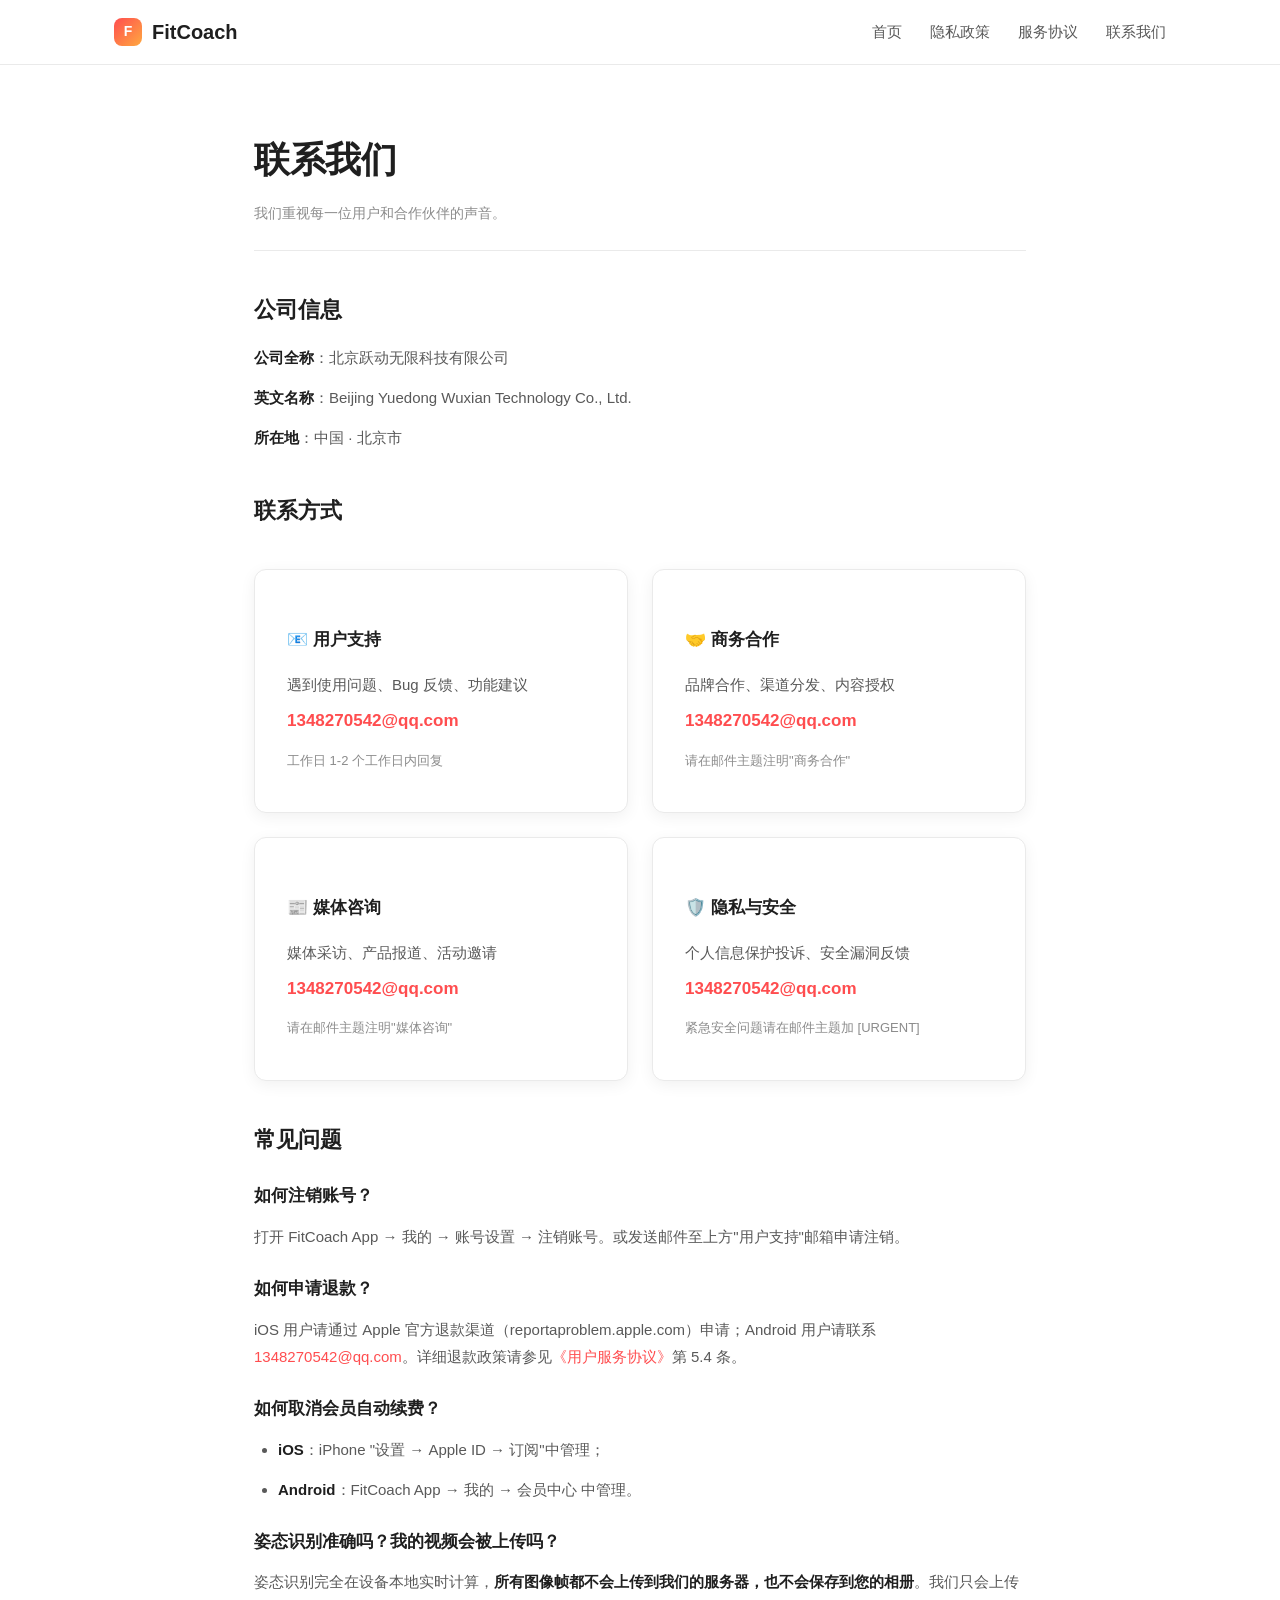
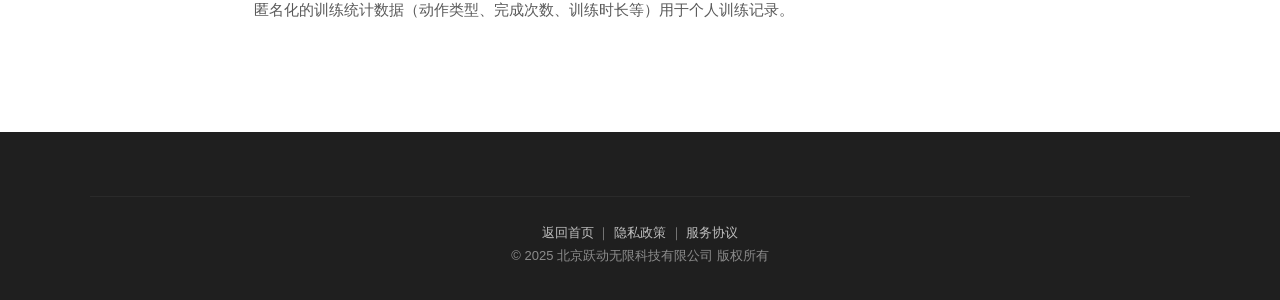
==== contact.html @ af8dc640 "init: FitCoach 官网首发 v1 - index.html：首页（产品介绍 + 8 个核心功能 + 关于我们 + 统计数字） - privacy.html：隐私政策（设备权限/第三方 SD" ====
<!DOCTYPE html>
<html lang="zh-CN">
<head>
  <meta charset="UTF-8" />
  <meta name="viewport" content="width=device-width, initial-scale=1.0" />
  <title>联系我们 — FitCoach</title>
  <meta name="description" content="联系 FitCoach 团队：用户支持、商务合作、媒体咨询。" />
  <link rel="stylesheet" href="assets/style.css" />
</head>
<body>

  <header class="site-header">
    <nav class="nav">
      <a class="nav-brand" href="index.html">
        <span class="logo-dot">F</span>
        <span>FitCoach</span>
      </a>
      <ul class="nav-links">
        <li><a href="index.html">首页</a></li>
        <li><a href="privacy.html">隐私政策</a></li>
        <li><a href="terms.html">服务协议</a></li>
        <li><a href="contact.html">联系我们</a></li>
      </ul>
    </nav>
  </header>

  <main class="doc-page">
    <h1>联系我们</h1>
    <div class="doc-meta">
      我们重视每一位用户和合作伙伴的声音。
    </div>

    <h2>公司信息</h2>
    <p><strong>公司全称</strong>：北京跃动无限科技有限公司</p>
    <p><strong>英文名称</strong>：Beijing Yuedong Wuxian Technology Co., Ltd.</p>
    <p><strong>所在地</strong>：中国 · 北京市</p>

    <h2>联系方式</h2>
    <div class="contact-grid">

      <div class="contact-card">
        <h3>📧 用户支持</h3>
        <p>遇到使用问题、Bug 反馈、功能建议</p>
        <p class="contact-value"><a href="mailto:1348270542@qq.com">1348270542@qq.com</a></p>
        <p style="font-size: 13px; color: var(--color-text-tertiary); margin-top: 12px;">
          工作日 1-2 个工作日内回复
        </p>
      </div>

      <div class="contact-card">
        <h3>🤝 商务合作</h3>
        <p>品牌合作、渠道分发、内容授权</p>
        <p class="contact-value"><a href="mailto:1348270542@qq.com">1348270542@qq.com</a></p>
        <p style="font-size: 13px; color: var(--color-text-tertiary); margin-top: 12px;">
          请在邮件主题注明"商务合作"
        </p>
      </div>

      <div class="contact-card">
        <h3>📰 媒体咨询</h3>
        <p>媒体采访、产品报道、活动邀请</p>
        <p class="contact-value"><a href="mailto:1348270542@qq.com">1348270542@qq.com</a></p>
        <p style="font-size: 13px; color: var(--color-text-tertiary); margin-top: 12px;">
          请在邮件主题注明"媒体咨询"
        </p>
      </div>

      <div class="contact-card">
        <h3>🛡️ 隐私与安全</h3>
        <p>个人信息保护投诉、安全漏洞反馈</p>
        <p class="contact-value"><a href="mailto:1348270542@qq.com">1348270542@qq.com</a></p>
        <p style="font-size: 13px; color: var(--color-text-tertiary); margin-top: 12px;">
          紧急安全问题请在邮件主题加 [URGENT]
        </p>
      </div>

    </div>

    <h2>常见问题</h2>

    <h3>如何注销账号？</h3>
    <p>打开 FitCoach App → 我的 → 账号设置 → 注销账号。或发送邮件至上方"用户支持"邮箱申请注销。</p>

    <h3>如何申请退款？</h3>
    <p>iOS 用户请通过 Apple 官方退款渠道（reportaproblem.apple.com）申请；Android 用户请联系 <a href="mailto:1348270542@qq.com">1348270542@qq.com</a>。详细退款政策请参见<a href="terms.html#">《用户服务协议》</a>第 5.4 条。</p>

    <h3>如何取消会员自动续费？</h3>
    <ul>
      <li><strong>iOS</strong>：iPhone "设置 → Apple ID → 订阅"中管理；</li>
      <li><strong>Android</strong>：FitCoach App → 我的 → 会员中心 中管理。</li>
    </ul>

    <h3>姿态识别准确吗？我的视频会被上传吗？</h3>
    <p>姿态识别完全在设备本地实时计算，<strong>所有图像帧都不会上传到我们的服务器，也不会保存到您的相册</strong>。我们只会上传匿名化的训练统计数据（动作类型、完成次数、训练时长等）用于个人训练记录。</p>

  </main>

  <footer class="site-footer">
    <div class="footer-inner">
      <div class="footer-bottom">
        <p><a href="index.html">返回首页</a> ｜ <a href="privacy.html">隐私政策</a> ｜ <a href="terms.html">服务协议</a></p>
        <p>© 2025 北京跃动无限科技有限公司 版权所有</p>
      </div>
    </div>
  </footer>

</body>
</html>
---- assets/style.css ----
/* ===== FitCoach Official Website Styles ===== */
/* Design tokens */
:root {
  --color-primary: #FF4D4F;
  --color-primary-dark: #D9363E;
  --color-accent: #FFA940;
  --color-text: #1F1F1F;
  --color-text-secondary: #595959;
  --color-text-tertiary: #8C8C8C;
  --color-bg: #FFFFFF;
  --color-bg-soft: #FAFAFA;
  --color-bg-section: #F5F5F7;
  --color-border: #EAEAEA;
  --gradient-hero: linear-gradient(135deg, #FF4D4F 0%, #FFA940 100%);
  --shadow-card: 0 4px 16px rgba(0, 0, 0, 0.06);
  --shadow-card-hover: 0 8px 24px rgba(0, 0, 0, 0.1);
  --radius-card: 12px;
  --radius-button: 8px;
  --max-width: 1100px;
}

* {
  margin: 0;
  padding: 0;
  box-sizing: border-box;
}

html {
  scroll-behavior: smooth;
}

body {
  font-family: -apple-system, BlinkMacSystemFont, "PingFang SC", "Helvetica Neue",
    Helvetica, "Microsoft YaHei", Arial, sans-serif;
  font-size: 16px;
  line-height: 1.7;
  color: var(--color-text);
  background: var(--color-bg);
  -webkit-font-smoothing: antialiased;
  -moz-osx-font-smoothing: grayscale;
}

a {
  color: var(--color-primary);
  text-decoration: none;
  transition: color 0.2s ease;
}

a:hover {
  color: var(--color-primary-dark);
}

img {
  max-width: 100%;
  height: auto;
}

/* ===== Header / Navigation ===== */
.site-header {
  position: sticky;
  top: 0;
  background: rgba(255, 255, 255, 0.95);
  backdrop-filter: saturate(180%) blur(20px);
  -webkit-backdrop-filter: saturate(180%) blur(20px);
  border-bottom: 1px solid var(--color-border);
  z-index: 100;
}

.nav {
  max-width: var(--max-width);
  margin: 0 auto;
  padding: 0 24px;
  height: 64px;
  display: flex;
  align-items: center;
  justify-content: space-between;
}

.nav-brand {
  display: flex;
  align-items: center;
  gap: 10px;
  font-weight: 700;
  font-size: 20px;
  color: var(--color-text);
}

.nav-brand .logo-dot {
  width: 28px;
  height: 28px;
  border-radius: 8px;
  background: var(--gradient-hero);
  display: inline-flex;
  align-items: center;
  justify-content: center;
  color: #fff;
  font-size: 14px;
  font-weight: 800;
}

.nav-links {
  display: flex;
  gap: 28px;
  list-style: none;
}

.nav-links a {
  color: var(--color-text-secondary);
  font-weight: 500;
  font-size: 15px;
}

.nav-links a:hover {
  color: var(--color-primary);
}

/* ===== Hero ===== */
.hero {
  background: var(--gradient-hero);
  color: #fff;
  padding: 96px 24px 120px;
  text-align: center;
  position: relative;
  overflow: hidden;
}

.hero::before {
  content: "";
  position: absolute;
  inset: 0;
  background: radial-gradient(circle at 20% 30%, rgba(255, 255, 255, 0.15) 0%, transparent 50%),
    radial-gradient(circle at 80% 70%, rgba(255, 255, 255, 0.12) 0%, transparent 50%);
  pointer-events: none;
}

.hero-inner {
  position: relative;
  max-width: 820px;
  margin: 0 auto;
}

.hero h1 {
  font-size: 56px;
  line-height: 1.15;
  font-weight: 800;
  letter-spacing: -1px;
  margin-bottom: 24px;
}

.hero p {
  font-size: 20px;
  opacity: 0.95;
  line-height: 1.6;
  margin-bottom: 40px;
  max-width: 640px;
  margin-left: auto;
  margin-right: auto;
}

.hero-cta {
  display: flex;
  justify-content: center;
  gap: 16px;
  flex-wrap: wrap;
}

.btn {
  display: inline-block;
  padding: 14px 32px;
  border-radius: var(--radius-button);
  font-size: 16px;
  font-weight: 600;
  transition: transform 0.2s ease, box-shadow 0.2s ease;
  cursor: pointer;
  border: none;
}

.btn-primary {
  background: #fff;
  color: var(--color-primary);
}

.btn-primary:hover {
  transform: translateY(-2px);
  box-shadow: 0 8px 24px rgba(0, 0, 0, 0.18);
  color: var(--color-primary-dark);
}

.btn-outline {
  background: transparent;
  color: #fff;
  border: 2px solid rgba(255, 255, 255, 0.6);
}

.btn-outline:hover {
  transform: translateY(-2px);
  border-color: #fff;
  color: #fff;
}

/* ===== Section ===== */
.section {
  padding: 96px 24px;
}

.section-inner {
  max-width: var(--max-width);
  margin: 0 auto;
}

.section-soft {
  background: var(--color-bg-soft);
}

.section-section {
  background: var(--color-bg-section);
}

.section-title {
  text-align: center;
  margin-bottom: 56px;
}

.section-title h2 {
  font-size: 38px;
  font-weight: 800;
  letter-spacing: -0.5px;
  margin-bottom: 12px;
}

.section-title p {
  color: var(--color-text-secondary);
  font-size: 17px;
}

/* ===== Features Grid ===== */
.features-grid {
  display: grid;
  grid-template-columns: repeat(auto-fit, minmax(280px, 1fr));
  gap: 24px;
}

.feature-card {
  background: #fff;
  padding: 32px 28px;
  border-radius: var(--radius-card);
  box-shadow: var(--shadow-card);
  border: 1px solid var(--color-border);
  transition: box-shadow 0.2s ease, transform 0.2s ease;
}

.feature-card:hover {
  box-shadow: var(--shadow-card-hover);
  transform: translateY(-4px);
}

.feature-icon {
  width: 48px;
  height: 48px;
  border-radius: 12px;
  background: linear-gradient(135deg, #FFE0E0 0%, #FFE9D6 100%);
  display: inline-flex;
  align-items: center;
  justify-content: center;
  font-size: 24px;
  margin-bottom: 20px;
}

.feature-card h3 {
  font-size: 19px;
  font-weight: 700;
  margin-bottom: 10px;
}

.feature-card p {
  color: var(--color-text-secondary);
  font-size: 15px;
  line-height: 1.7;
}

/* ===== About / Stats ===== */
.about-grid {
  display: grid;
  grid-template-columns: repeat(auto-fit, minmax(200px, 1fr));
  gap: 32px;
  text-align: center;
}

.stat {
  padding: 24px 16px;
}

.stat-num {
  font-size: 44px;
  font-weight: 800;
  background: var(--gradient-hero);
  -webkit-background-clip: text;
  background-clip: text;
  -webkit-text-fill-color: transparent;
  margin-bottom: 8px;
  display: block;
}

.stat-label {
  color: var(--color-text-secondary);
  font-size: 15px;
}

/* ===== Footer ===== */
.site-footer {
  background: #1F1F1F;
  color: #BFBFBF;
  padding: 64px 24px 32px;
}

.footer-inner {
  max-width: var(--max-width);
  margin: 0 auto;
}

.footer-grid {
  display: grid;
  grid-template-columns: 2fr 1fr 1fr 1fr;
  gap: 48px;
  margin-bottom: 48px;
}

.footer-brand h3 {
  color: #fff;
  font-size: 18px;
  font-weight: 700;
  margin-bottom: 12px;
}

.footer-brand p {
  font-size: 14px;
  line-height: 1.7;
  max-width: 280px;
}

.footer-col h4 {
  color: #fff;
  font-size: 14px;
  font-weight: 600;
  text-transform: uppercase;
  letter-spacing: 1px;
  margin-bottom: 18px;
}

.footer-col ul {
  list-style: none;
}

.footer-col li {
  margin-bottom: 10px;
}

.footer-col a {
  color: #BFBFBF;
  font-size: 14px;
}

.footer-col a:hover {
  color: #fff;
}

.footer-bottom {
  border-top: 1px solid #2A2A2A;
  padding-top: 24px;
  text-align: center;
  font-size: 13px;
  color: #8C8C8C;
  line-height: 1.8;
}

.footer-bottom a {
  color: #BFBFBF;
}

/* ===== Document Page (privacy / terms) ===== */
.doc-page {
  max-width: 820px;
  margin: 0 auto;
  padding: 64px 24px 96px;
}

.doc-page h1 {
  font-size: 36px;
  font-weight: 800;
  margin-bottom: 12px;
  letter-spacing: -0.5px;
}

.doc-meta {
  color: var(--color-text-tertiary);
  font-size: 14px;
  margin-bottom: 40px;
  padding-bottom: 24px;
  border-bottom: 1px solid var(--color-border);
}

.doc-page h2 {
  font-size: 22px;
  font-weight: 700;
  margin-top: 40px;
  margin-bottom: 16px;
  color: var(--color-text);
}

.doc-page h3 {
  font-size: 17px;
  font-weight: 600;
  margin-top: 24px;
  margin-bottom: 12px;
  color: var(--color-text);
}

.doc-page p,
.doc-page li {
  font-size: 15px;
  line-height: 1.85;
  color: var(--color-text-secondary);
  margin-bottom: 12px;
}

.doc-page ul,
.doc-page ol {
  padding-left: 24px;
  margin-bottom: 16px;
}

.doc-page strong {
  color: var(--color-text);
}

.doc-page blockquote {
  border-left: 4px solid var(--color-primary);
  padding: 12px 20px;
  margin: 20px 0;
  background: var(--color-bg-soft);
  color: var(--color-text-secondary);
  font-size: 15px;
  border-radius: 0 8px 8px 0;
}

.doc-page table {
  width: 100%;
  border-collapse: collapse;
  margin: 20px 0;
  font-size: 14px;
}

.doc-page th,
.doc-page td {
  padding: 12px 16px;
  border: 1px solid var(--color-border);
  text-align: left;
}

.doc-page th {
  background: var(--color-bg-soft);
  font-weight: 600;
  color: var(--color-text);
}

/* ===== Contact Page ===== */
.contact-grid {
  display: grid;
  grid-template-columns: repeat(auto-fit, minmax(280px, 1fr));
  gap: 24px;
  margin-top: 40px;
}

.contact-card {
  background: #fff;
  padding: 32px;
  border-radius: var(--radius-card);
  border: 1px solid var(--color-border);
  box-shadow: var(--shadow-card);
}

.contact-card h3 {
  font-size: 17px;
  font-weight: 700;
  margin-bottom: 16px;
  color: var(--color-text);
}

.contact-card p {
  color: var(--color-text-secondary);
  font-size: 15px;
  line-height: 1.8;
  margin-bottom: 8px;
}

.contact-card .contact-value {
  color: var(--color-primary);
  font-weight: 600;
  font-size: 17px;
}

/* ===== Responsive ===== */
@media (max-width: 768px) {
  .hero {
    padding: 64px 24px 80px;
  }
  .hero h1 {
    font-size: 36px;
  }
  .hero p {
    font-size: 17px;
  }
  .section {
    padding: 64px 24px;
  }
  .section-title h2 {
    font-size: 28px;
  }
  .nav-links {
    display: none;
  }
  .footer-grid {
    grid-template-columns: 1fr;
    gap: 32px;
  }
  .doc-page h1 {
    font-size: 28px;
  }
}
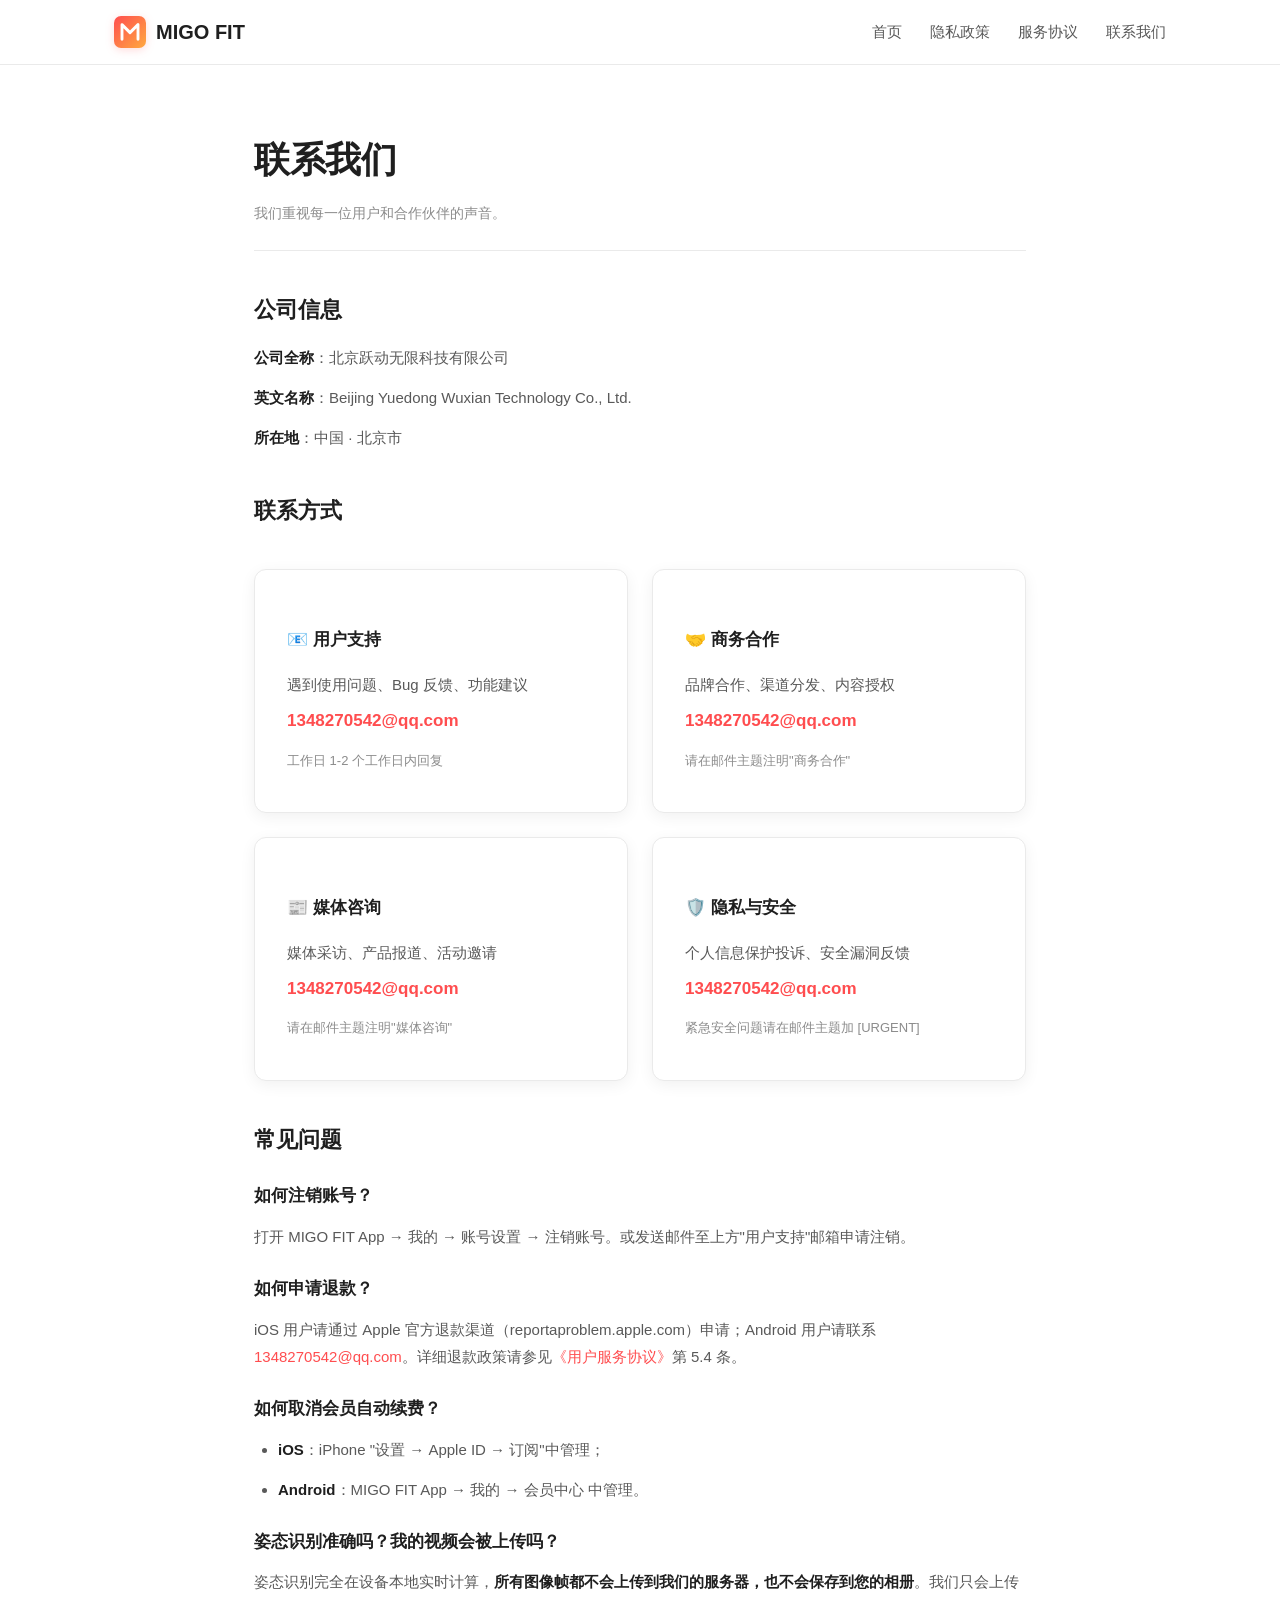
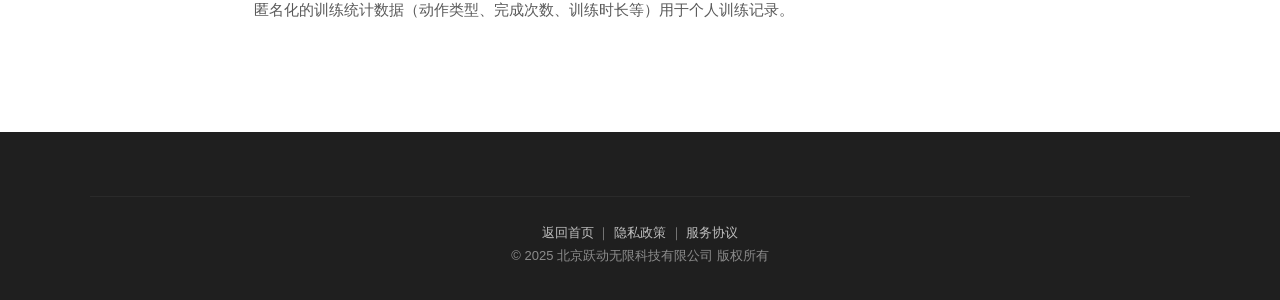
==== commit 9cc6fa57: "feat: 品牌全面重塑 FitCoach → MIGO FIT - 新增主 Logo SVG（圆角矩形 + 字母 M 双山峰 + 红橙渐变 #FF4D4F→#FFA940） - 新增完整 wordm" ====
--- a/contact.html
+++ b/contact.html
@@ -3,8 +3,9 @@
 <head>
   <meta charset="UTF-8" />
   <meta name="viewport" content="width=device-width, initial-scale=1.0" />
-  <title>联系我们 — FitCoach</title>
-  <meta name="description" content="联系 FitCoach 团队：用户支持、商务合作、媒体咨询。" />
+  <title>联系我们 — MIGO FIT</title>
+  <meta name="description" content="联系 MIGO FIT 团队：用户支持、商务合作、媒体咨询。" />
+  <link rel="icon" type="image/svg+xml" href="assets/favicon.svg" />
   <link rel="stylesheet" href="assets/style.css" />
 </head>
 <body>
@@ -12,8 +13,8 @@
   <header class="site-header">
     <nav class="nav">
       <a class="nav-brand" href="index.html">
-        <span class="logo-dot">F</span>
-        <span>FitCoach</span>
+        <img class="logo-svg" src="assets/logo.svg" alt="MIGO FIT Logo" width="32" height="32" />
+        <span>MIGO FIT</span>
       </a>
       <ul class="nav-links">
         <li><a href="index.html">首页</a></li>
@@ -79,7 +80,7 @@
     <h2>常见问题</h2>
 
     <h3>如何注销账号？</h3>
-    <p>打开 FitCoach App → 我的 → 账号设置 → 注销账号。或发送邮件至上方"用户支持"邮箱申请注销。</p>
+    <p>打开 MIGO FIT App → 我的 → 账号设置 → 注销账号。或发送邮件至上方"用户支持"邮箱申请注销。</p>
 
     <h3>如何申请退款？</h3>
     <p>iOS 用户请通过 Apple 官方退款渠道（reportaproblem.apple.com）申请；Android 用户请联系 <a href="mailto:1348270542@qq.com">1348270542@qq.com</a>。详细退款政策请参见<a href="terms.html#">《用户服务协议》</a>第 5.4 条。</p>
@@ -87,7 +88,7 @@
     <h3>如何取消会员自动续费？</h3>
     <ul>
       <li><strong>iOS</strong>：iPhone "设置 → Apple ID → 订阅"中管理；</li>
-      <li><strong>Android</strong>：FitCoach App → 我的 → 会员中心 中管理。</li>
+      <li><strong>Android</strong>：MIGO FIT App → 我的 → 会员中心 中管理。</li>
     </ul>
 
     <h3>姿态识别准确吗？我的视频会被上传吗？</h3>
--- a/assets/style.css
+++ b/assets/style.css
@@ -1,6 +1,8 @@
-/* ===== FitCoach Official Website Styles ===== */
-/* Design tokens */
+/* ===== MIGO FIT Official Website Styles ===== */
+/* Brand: MIGO FIT — Your AI Workout MIGO */
+/* Design tokens — 与品牌 VI 文档 BRAND.md 对齐 */
 :root {
+  /* 品牌主渐变: #FF4D4F → #FFA940 (温暖红橙) */
   --color-primary: #FF4D4F;
   --color-primary-dark: #D9363E;
   --color-accent: #FFA940;
@@ -85,17 +87,13 @@
   color: var(--color-text);
 }
 
-.nav-brand .logo-dot {
-  width: 28px;
-  height: 28px;
-  border-radius: 8px;
-  background: var(--gradient-hero);
-  display: inline-flex;
-  align-items: center;
-  justify-content: center;
-  color: #fff;
-  font-size: 14px;
-  font-weight: 800;
+.nav-brand .logo-svg {
+  width: 32px;
+  height: 32px;
+  display: inline-block;
+  vertical-align: middle;
+  /* 微弱阴影，让 logo 在浅色 header 上更立体 */
+  filter: drop-shadow(0 2px 4px rgba(255, 77, 79, 0.20));
 }
 
 .nav-links {
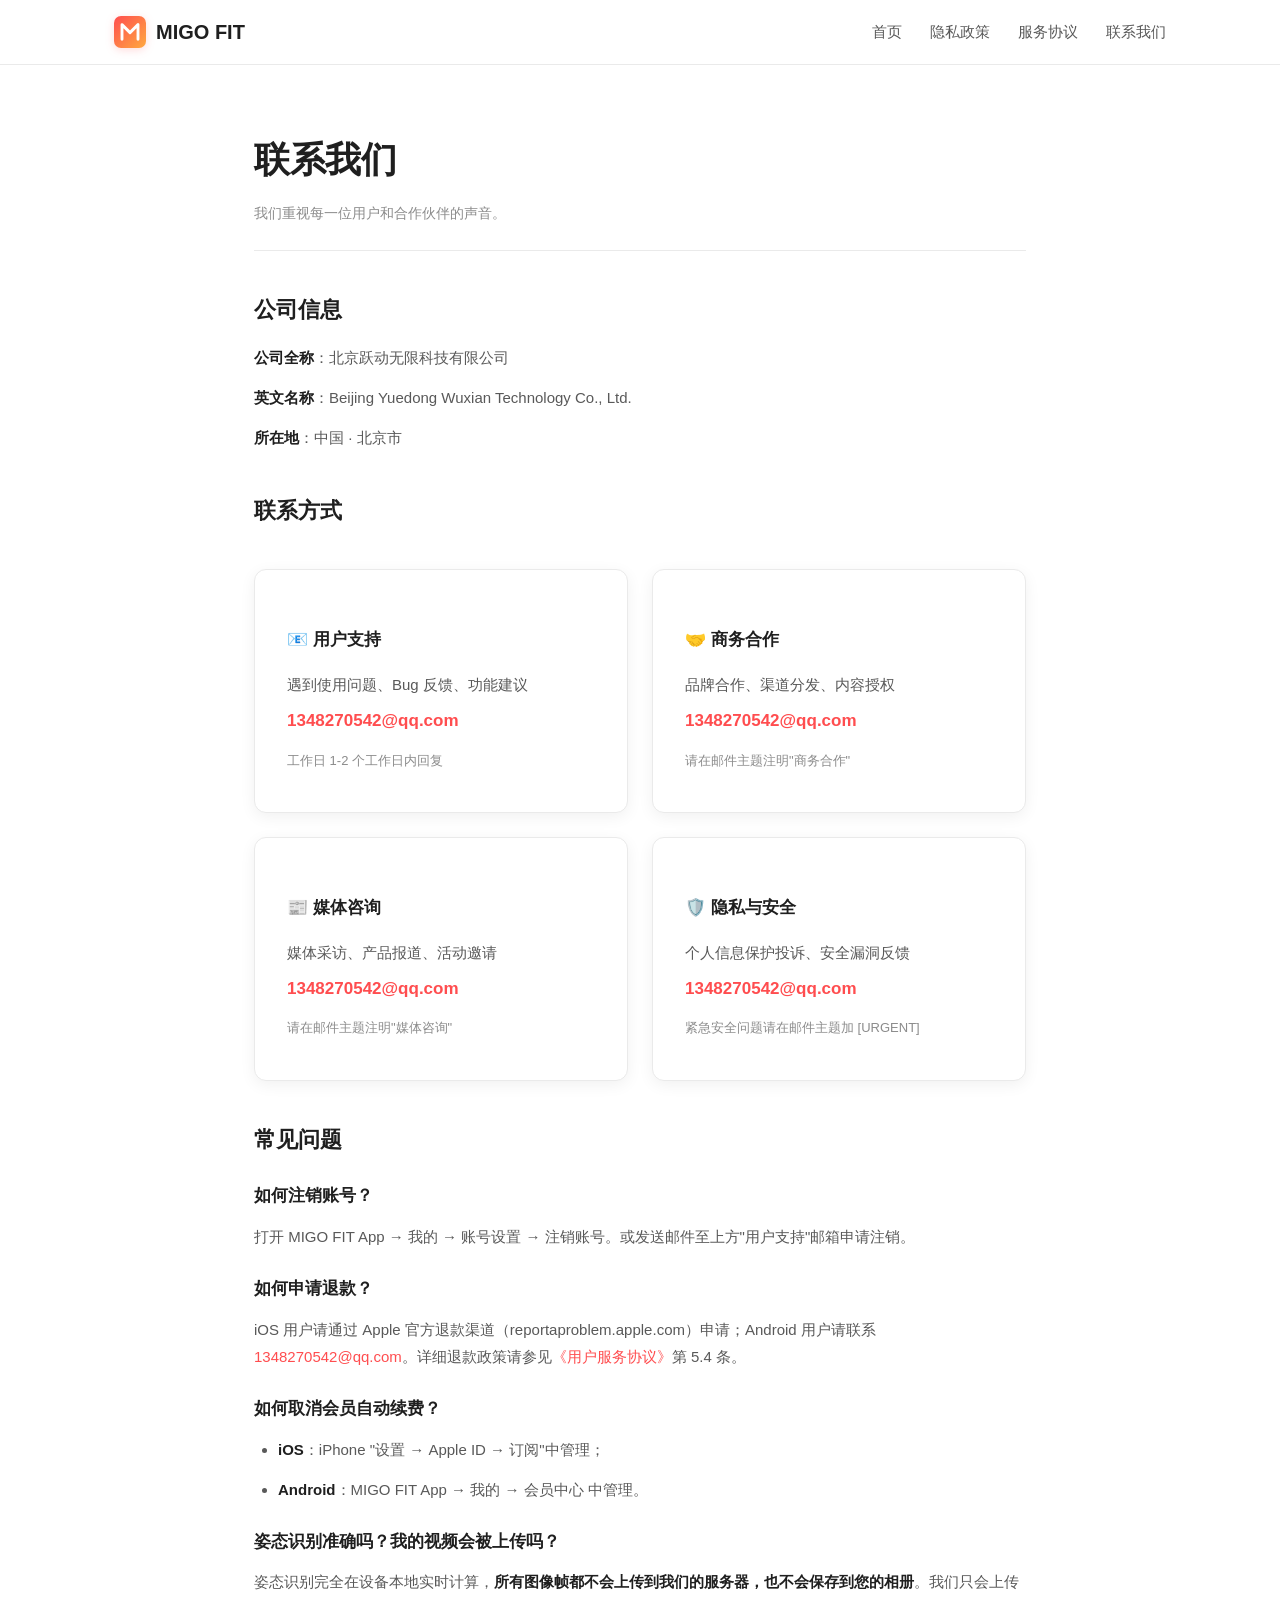
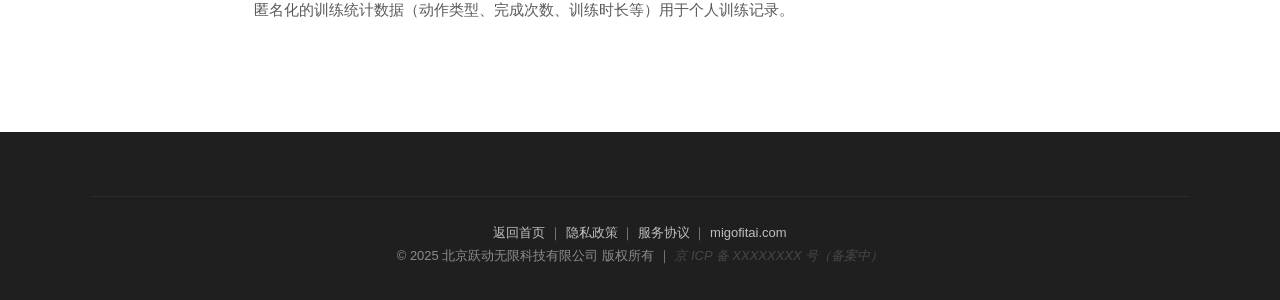
==== commit 3118501f: "feat(domain): 绑定自定义域名 migofitai.com - 新增 CNAME 文件让 GitHub Pages 自动绑定 migofitai.com - 4 个 HTML footer" ====
--- a/contact.html
+++ b/contact.html
@@ -99,8 +99,8 @@
   <footer class="site-footer">
     <div class="footer-inner">
       <div class="footer-bottom">
-        <p><a href="index.html">返回首页</a> ｜ <a href="privacy.html">隐私政策</a> ｜ <a href="terms.html">服务协议</a></p>
-        <p>© 2025 北京跃动无限科技有限公司 版权所有</p>
+        <p><a href="index.html">返回首页</a> ｜ <a href="privacy.html">隐私政策</a> ｜ <a href="terms.html">服务协议</a> ｜ <a href="https://migofitai.com">migofitai.com</a></p>
+        <p>© 2025 北京跃动无限科技有限公司 版权所有 ｜ <span class="icp-placeholder">京 ICP 备 XXXXXXXX 号（备案中）</span></p>
       </div>
     </div>
   </footer>
--- a/assets/style.css
+++ b/assets/style.css
@@ -375,6 +375,13 @@
   color: #BFBFBF;
 }
 
+/* ICP 备案号占位（备案完成后去掉 .icp-placeholder class 并填入真号即可） */
+.icp-placeholder {
+  color: #595959;
+  font-style: italic;
+  opacity: 0.7;
+}
+
 /* ===== Document Page (privacy / terms) ===== */
 .doc-page {
   max-width: 820px;
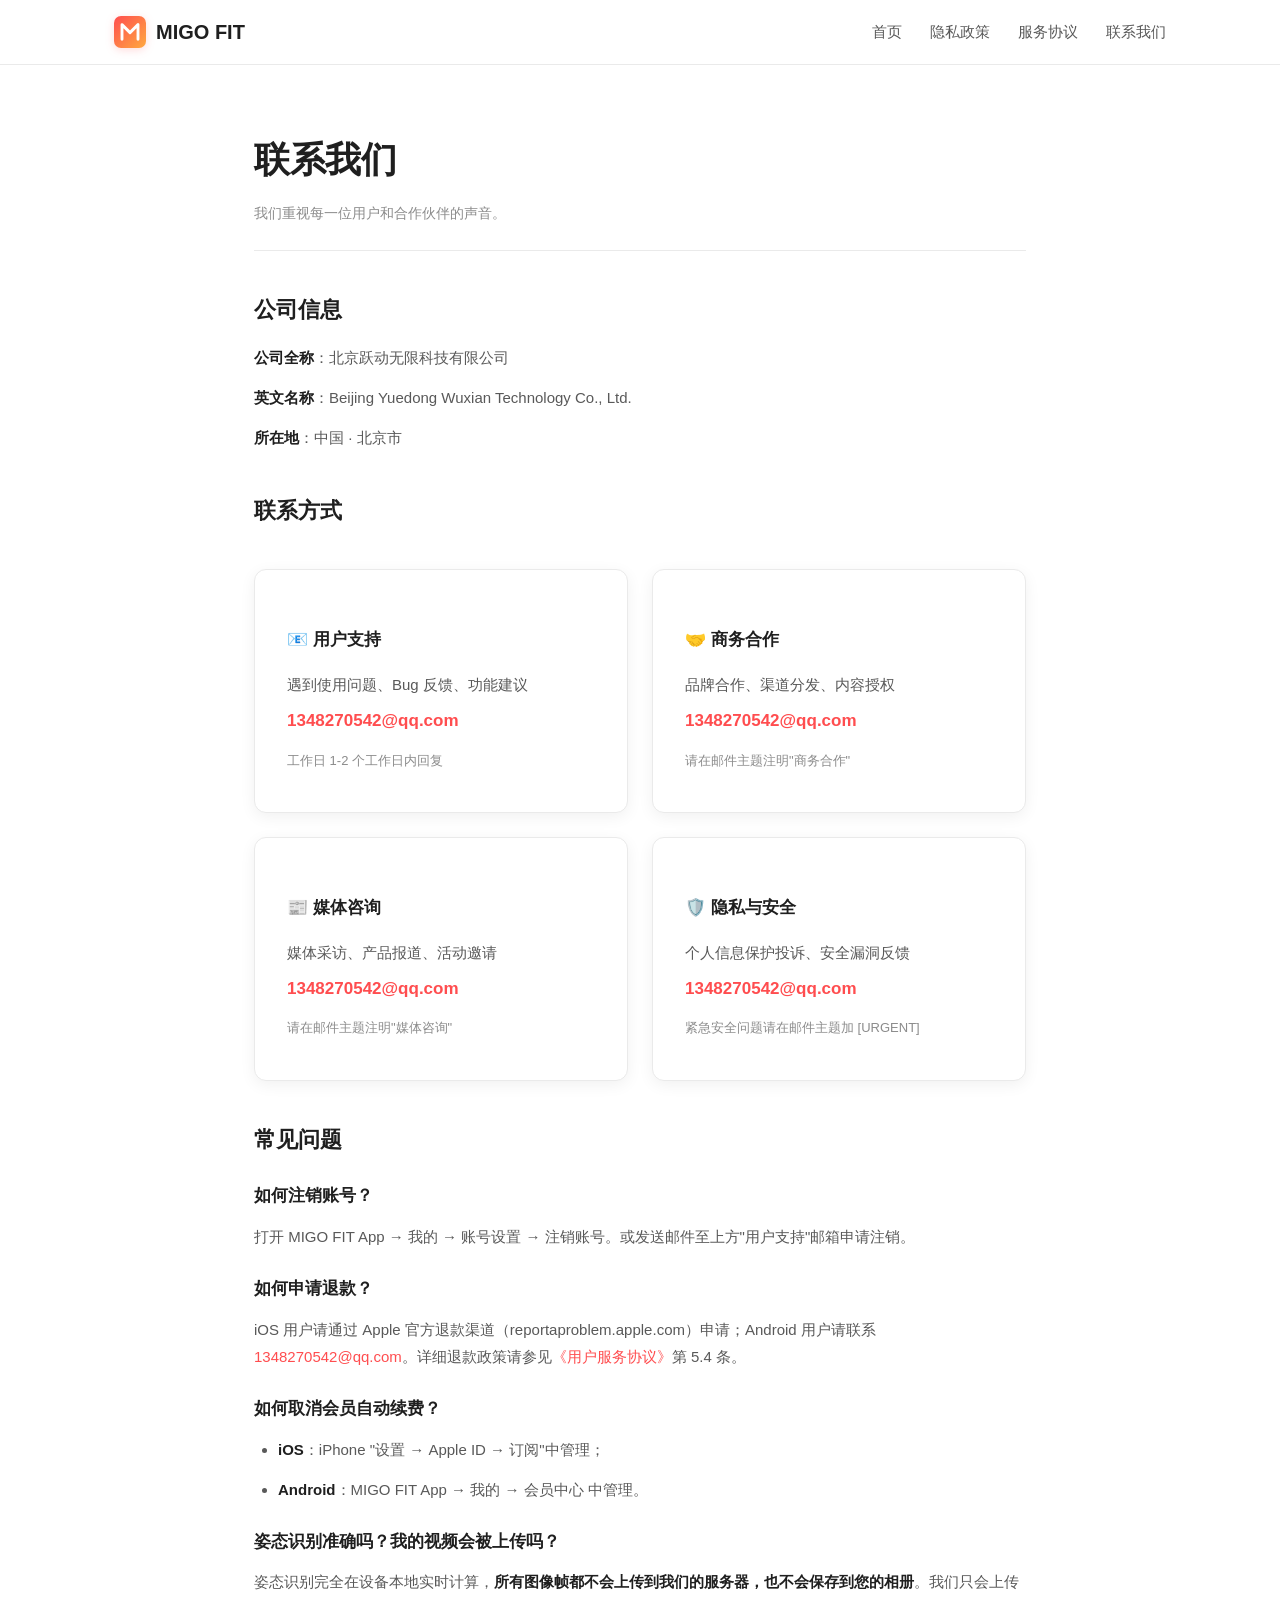
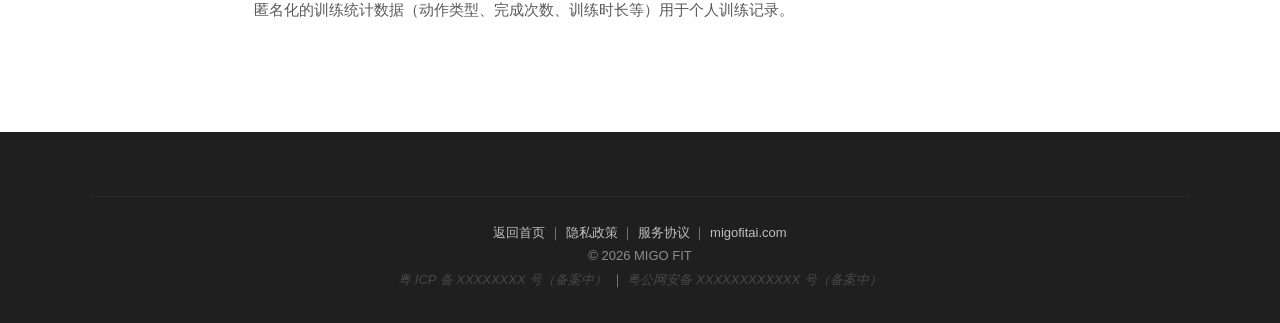
==== commit 2637334c: "feat(beian): footer 加 ICP / 公安备案占位 + 明确备案中状态 4 个 HTML 页面 (index/privacy/terms/contact) footer-bottom" ====
--- a/contact.html
+++ b/contact.html
@@ -100,7 +100,9 @@
     <div class="footer-inner">
       <div class="footer-bottom">
         <p><a href="index.html">返回首页</a> ｜ <a href="privacy.html">隐私政策</a> ｜ <a href="terms.html">服务协议</a> ｜ <a href="https://migofitai.com">migofitai.com</a></p>
-        <p>© 2025 北京跃动无限科技有限公司 版权所有 ｜ <span class="icp-placeholder">京 ICP 备 XXXXXXXX 号（备案中）</span></p>
+        <p>© 2026 MIGO FIT</p>
+        <!-- 备案通过后：把下面 <span> 替换成 <a href="https://beian.miit.gov.cn" target="_blank" rel="noopener">粤ICP备2026XXXXXX号</a> -->
+        <p><span class="icp-placeholder">粤 ICP 备 XXXXXXXX 号（备案中）</span> ｜ <span class="icp-placeholder">粤公网安备 XXXXXXXXXXXX 号（备案中）</span></p>
       </div>
     </div>
   </footer>
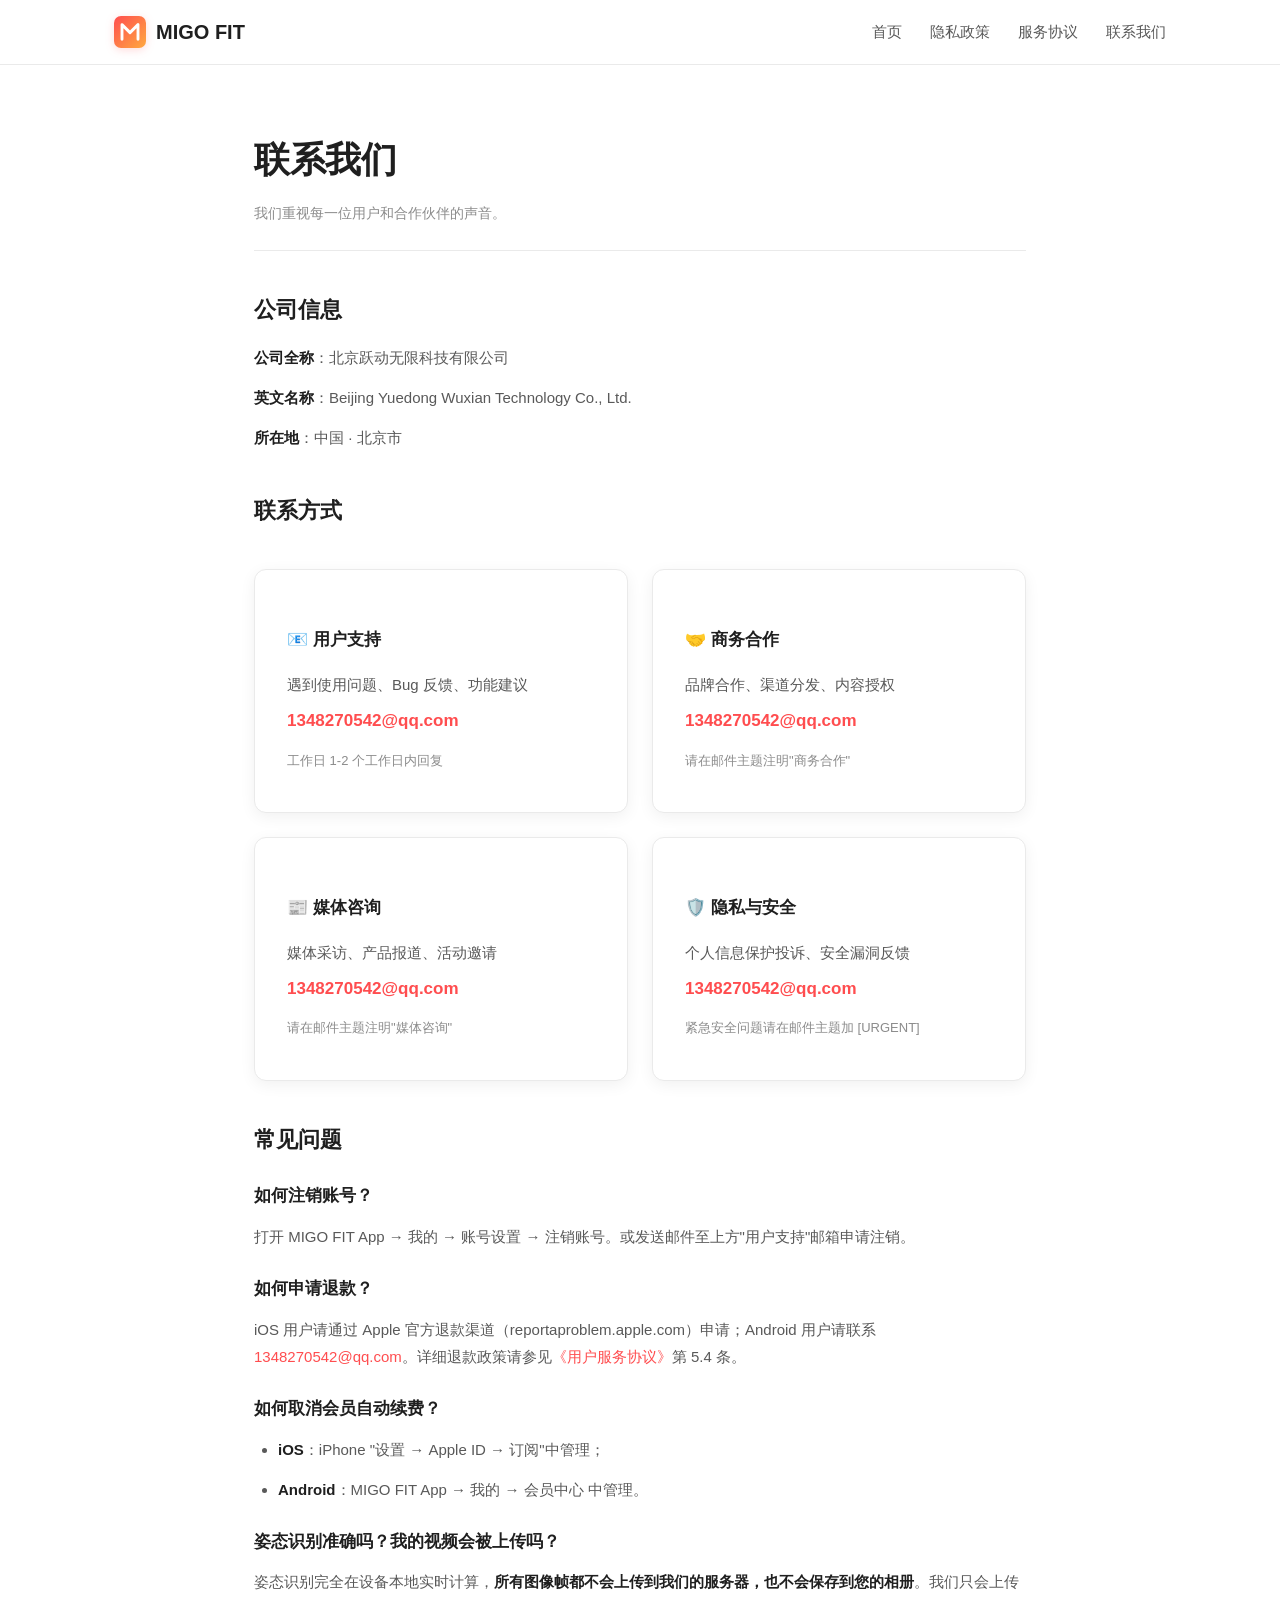
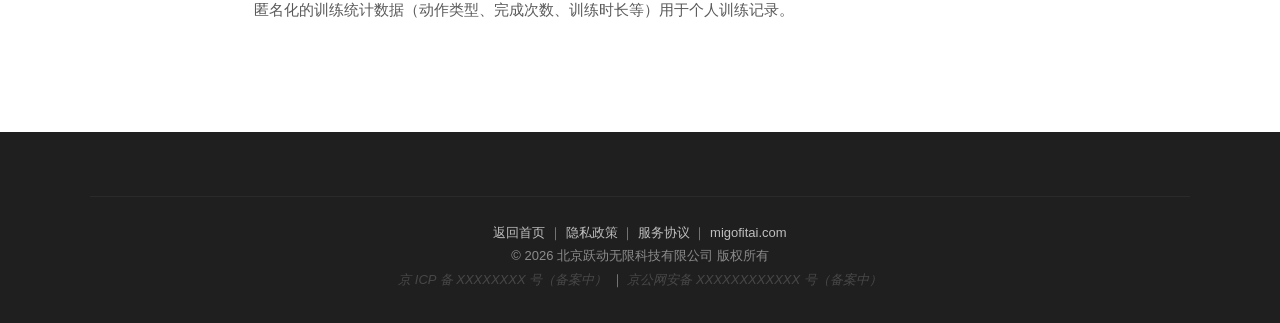
==== commit 5fa65199: "fix(beian): 备案区域 粤→京 + 恢复北京跃动无限科技有限公司 公司注册地在北京，备案走北京市通信管理局: - 4 个 HTML footer: 版权主体恢复公司全称 + 英文名 - IC" ====
--- a/contact.html
+++ b/contact.html
@@ -100,9 +100,9 @@
     <div class="footer-inner">
       <div class="footer-bottom">
         <p><a href="index.html">返回首页</a> ｜ <a href="privacy.html">隐私政策</a> ｜ <a href="terms.html">服务协议</a> ｜ <a href="https://migofitai.com">migofitai.com</a></p>
-        <p>© 2026 MIGO FIT</p>
-        <!-- 备案通过后：把下面 <span> 替换成 <a href="https://beian.miit.gov.cn" target="_blank" rel="noopener">粤ICP备2026XXXXXX号</a> -->
-        <p><span class="icp-placeholder">粤 ICP 备 XXXXXXXX 号（备案中）</span> ｜ <span class="icp-placeholder">粤公网安备 XXXXXXXXXXXX 号（备案中）</span></p>
+        <p>© 2026 北京跃动无限科技有限公司 版权所有</p>
+        <!-- 备案通过后：把下面 <span> 替换成对应 <a> 链接 -->
+        <p><span class="icp-placeholder">京 ICP 备 XXXXXXXX 号（备案中）</span> ｜ <span class="icp-placeholder">京公网安备 XXXXXXXXXXXX 号（备案中）</span></p>
       </div>
     </div>
   </footer>
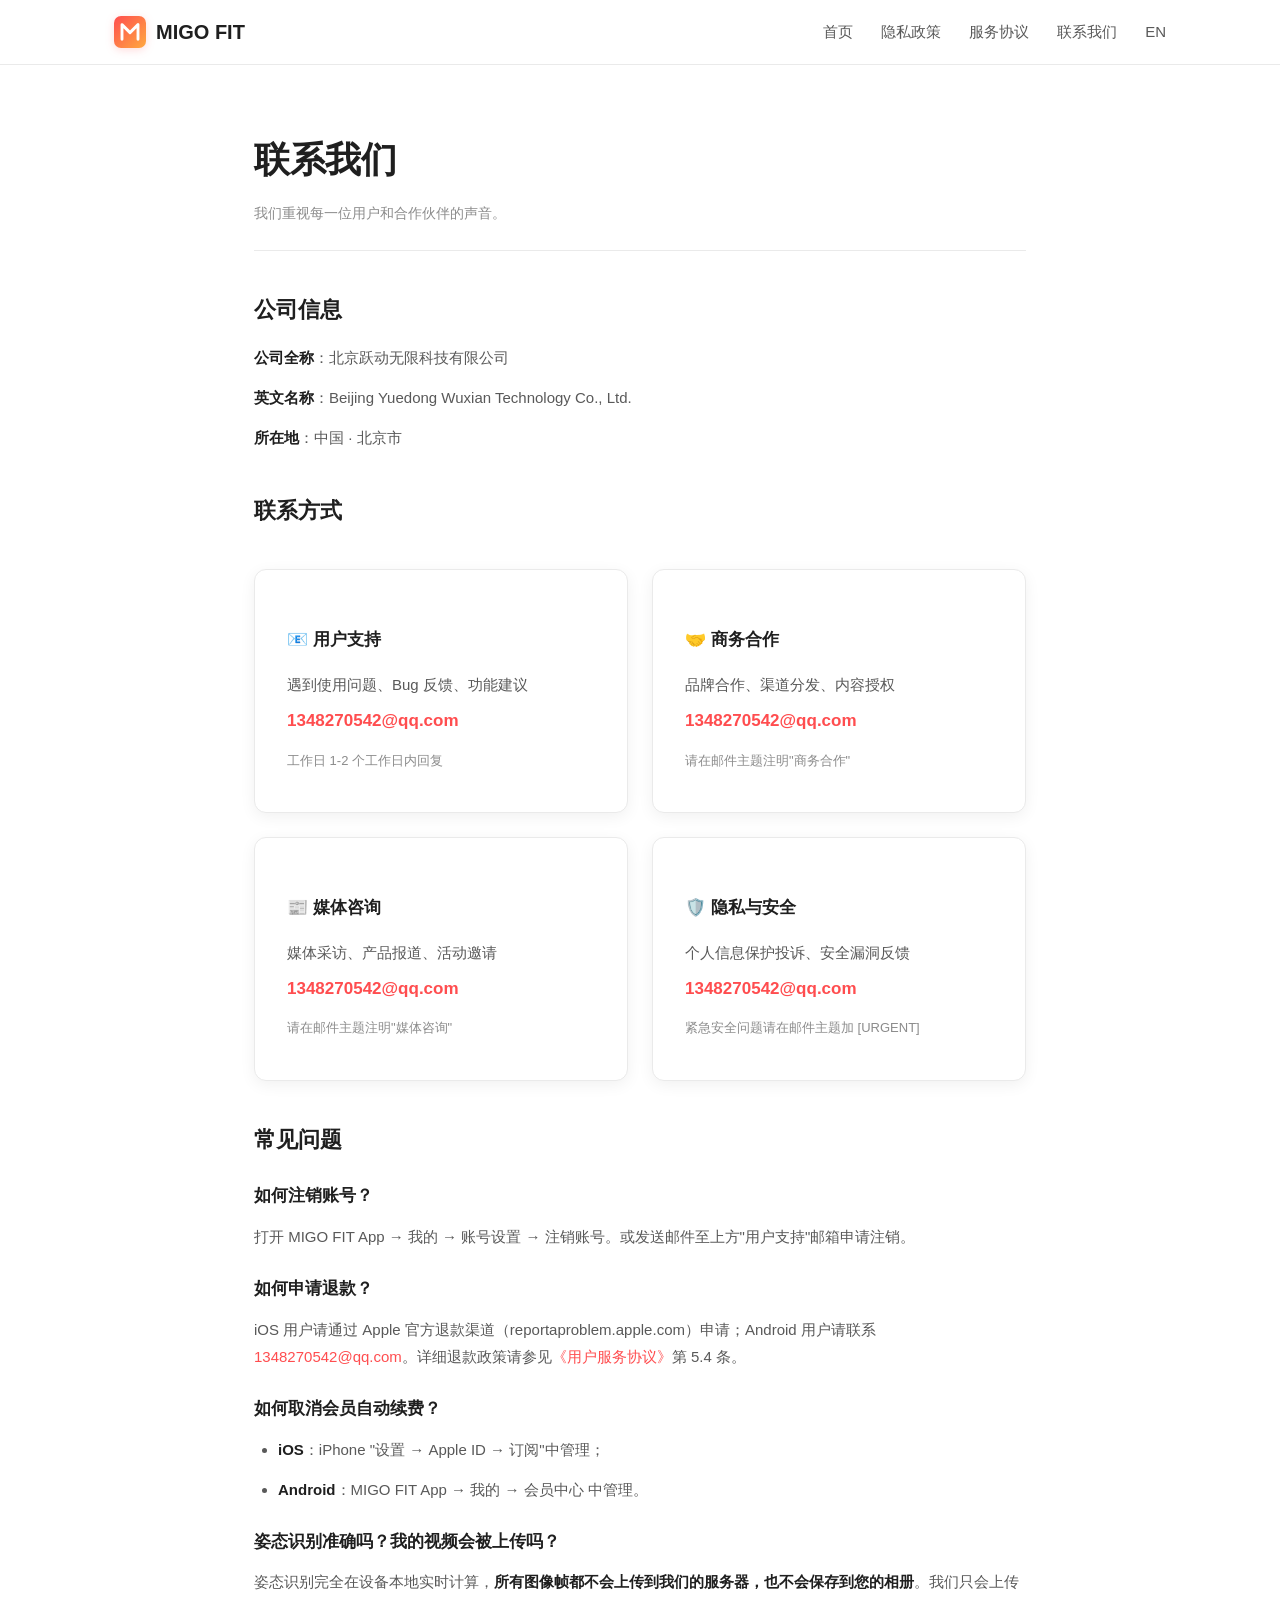
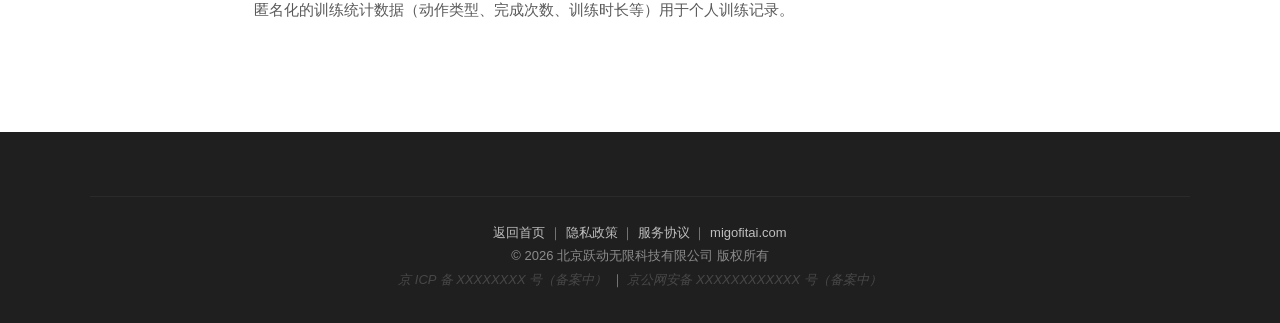
==== commit da2bf66d: "feat(i18n): 阶段 5 波 3 · Website 英文法律页 + en/ 站点子目录 面向 MIGO FIT GLOBAL flavor 上架的合规基建。  新增 App WebView " ====
--- a/contact.html
+++ b/contact.html
@@ -3,8 +3,17 @@
 <head>
   <meta charset="UTF-8" />
   <meta name="viewport" content="width=device-width, initial-scale=1.0" />
+  <meta name="description" content="联系 MIGO FIT 团队：用户支持、商务合作、媒体咨询。" />
+  <meta name="robots" content="index, follow" />
+  <link rel="canonical" href="https://migofitai.com/contact.html" />
+  <!-- Open Graph -->
+  <meta property="og:type" content="website" />
+  <meta property="og:title" content="联系我们 — MIGO FIT" />
+  <meta property="og:description" content="联系 MIGO FIT 团队：用户支持、商务合作、媒体咨询。" />
+  <meta property="og:url" content="https://migofitai.com/contact.html" />
+  <meta property="og:image" content="https://migofitai.com/assets/logo.svg" />
+  <meta property="og:site_name" content="MIGO FIT" />
   <title>联系我们 — MIGO FIT</title>
-  <meta name="description" content="联系 MIGO FIT 团队：用户支持、商务合作、媒体咨询。" />
   <link rel="icon" type="image/svg+xml" href="assets/favicon.svg" />
   <link rel="stylesheet" href="assets/style.css" />
 </head>
@@ -16,11 +25,18 @@
         <img class="logo-svg" src="assets/logo.svg" alt="MIGO FIT Logo" width="32" height="32" />
         <span>MIGO FIT</span>
       </a>
+      <input type="checkbox" id="nav-toggle" class="nav-toggle" aria-hidden="true" />
+      <label for="nav-toggle" class="nav-hamburger" aria-label="打开导航菜单">
+        <span></span>
+        <span></span>
+        <span></span>
+      </label>
       <ul class="nav-links">
         <li><a href="index.html">首页</a></li>
         <li><a href="privacy.html">隐私政策</a></li>
         <li><a href="terms.html">服务协议</a></li>
         <li><a href="contact.html">联系我们</a></li>
+        <li><a href="en/contact.html" title="Switch to English">EN</a></li>
       </ul>
     </nav>
   </header>
@@ -83,7 +99,7 @@
     <p>打开 MIGO FIT App → 我的 → 账号设置 → 注销账号。或发送邮件至上方"用户支持"邮箱申请注销。</p>
 
     <h3>如何申请退款？</h3>
-    <p>iOS 用户请通过 Apple 官方退款渠道（reportaproblem.apple.com）申请；Android 用户请联系 <a href="mailto:1348270542@qq.com">1348270542@qq.com</a>。详细退款政策请参见<a href="terms.html#">《用户服务协议》</a>第 5.4 条。</p>
+    <p>iOS 用户请通过 Apple 官方退款渠道（reportaproblem.apple.com）申请；Android 用户请联系 <a href="mailto:1348270542@qq.com">1348270542@qq.com</a>。详细退款政策请参见<a href="terms.html#refund">《用户服务协议》</a>第 5.4 条。</p>
 
     <h3>如何取消会员自动续费？</h3>
     <ul>
--- a/assets/style.css
+++ b/assets/style.css
@@ -504,8 +504,217 @@
   font-size: 17px;
 }
 
+/* ===== How It Works ===== */
+.steps-grid {
+  display: grid;
+  grid-template-columns: repeat(auto-fit, minmax(220px, 1fr));
+  gap: 32px;
+  counter-reset: step-counter;
+}
+
+.step-card {
+  text-align: center;
+  padding: 32px 20px;
+  position: relative;
+}
+
+.step-num {
+  display: inline-flex;
+  align-items: center;
+  justify-content: center;
+  width: 48px;
+  height: 48px;
+  border-radius: 50%;
+  background: var(--gradient-hero);
+  color: #fff;
+  font-size: 20px;
+  font-weight: 800;
+  margin-bottom: 20px;
+}
+
+.step-card h3 {
+  font-size: 18px;
+  font-weight: 700;
+  margin-bottom: 10px;
+}
+
+.step-card p {
+  color: var(--color-text-secondary);
+  font-size: 15px;
+  line-height: 1.7;
+}
+
+/* 步骤之间的箭头连接线（仅桌面端显示） */
+.step-arrow {
+  display: none;
+}
+
+@media (min-width: 769px) {
+  .steps-grid {
+    grid-template-columns: repeat(4, 1fr);
+    align-items: start;
+  }
+  .step-arrow {
+    display: flex;
+    align-items: center;
+    justify-content: center;
+    font-size: 24px;
+    color: var(--color-text-tertiary);
+    padding-top: 40px;
+  }
+}
+
+/* ===== Download CTA ===== */
+.download-section {
+  background: var(--gradient-hero);
+  color: #fff;
+  text-align: center;
+  padding: 80px 24px;
+}
+
+.download-section h2 {
+  font-size: 36px;
+  font-weight: 800;
+  margin-bottom: 16px;
+}
+
+.download-section p {
+  font-size: 18px;
+  opacity: 0.92;
+  margin-bottom: 36px;
+  max-width: 560px;
+  margin-left: auto;
+  margin-right: auto;
+}
+
+.download-badges {
+  display: flex;
+  justify-content: center;
+  gap: 16px;
+  flex-wrap: wrap;
+}
+
+.badge-btn {
+  display: inline-flex;
+  align-items: center;
+  gap: 10px;
+  background: rgba(255, 255, 255, 0.18);
+  border: 2px solid rgba(255, 255, 255, 0.5);
+  color: #fff;
+  padding: 14px 28px;
+  border-radius: var(--radius-button);
+  font-size: 16px;
+  font-weight: 600;
+  transition: background 0.2s ease, transform 0.2s ease;
+  cursor: pointer;
+  text-decoration: none;
+}
+
+.badge-btn:hover {
+  background: rgba(255, 255, 255, 0.28);
+  transform: translateY(-2px);
+  color: #fff;
+}
+
+.badge-btn .badge-icon {
+  font-size: 22px;
+}
+
+.badge-btn .badge-label {
+  text-align: left;
+  line-height: 1.2;
+}
+
+.badge-btn .badge-small {
+  font-size: 11px;
+  font-weight: 400;
+  opacity: 0.85;
+  display: block;
+}
+
+/* ===== Mobile Nav (Pure CSS hamburger — checkbox hack) ===== */
+.nav-toggle {
+  display: none; /* 隐藏 checkbox */
+}
+
+.nav-hamburger {
+  display: none; /* 桌面端隐藏汉堡按钮 */
+}
+
 /* ===== Responsive ===== */
 @media (max-width: 768px) {
+  /* 汉堡菜单按钮 */
+  .nav-hamburger {
+    display: flex;
+    flex-direction: column;
+    justify-content: center;
+    gap: 5px;
+    width: 32px;
+    height: 32px;
+    cursor: pointer;
+    z-index: 110;
+    padding: 4px;
+  }
+  .nav-hamburger span {
+    display: block;
+    width: 100%;
+    height: 2px;
+    background: var(--color-text);
+    border-radius: 2px;
+    transition: transform 0.3s ease, opacity 0.3s ease;
+  }
+  /* 打开时：第1条旋转45度，第2条隐藏，第3条旋转-45度 → X 形 */
+  .nav-toggle:checked ~ .nav-hamburger span:nth-child(1) {
+    transform: translateY(7px) rotate(45deg);
+  }
+  .nav-toggle:checked ~ .nav-hamburger span:nth-child(2) {
+    opacity: 0;
+  }
+  .nav-toggle:checked ~ .nav-hamburger span:nth-child(3) {
+    transform: translateY(-7px) rotate(-45deg);
+  }
+
+  /* 移动端下拉菜单 */
+  .nav-links {
+    display: flex;
+    flex-direction: column;
+    position: absolute;
+    top: 64px;
+    left: 0;
+    right: 0;
+    background: rgba(255, 255, 255, 0.98);
+    backdrop-filter: saturate(180%) blur(20px);
+    -webkit-backdrop-filter: saturate(180%) blur(20px);
+    border-bottom: 1px solid var(--color-border);
+    padding: 16px 24px;
+    gap: 0;
+    box-shadow: 0 8px 24px rgba(0, 0, 0, 0.08);
+    /* 默认隐藏 */
+    max-height: 0;
+    overflow: hidden;
+    padding: 0 24px;
+    opacity: 0;
+    transition: max-height 0.35s ease, opacity 0.3s ease, padding 0.35s ease;
+  }
+  .nav-links li {
+    border-bottom: 1px solid var(--color-border);
+  }
+  .nav-links li:last-child {
+    border-bottom: none;
+  }
+  .nav-links a {
+    display: block;
+    padding: 14px 0;
+    font-size: 16px;
+  }
+
+  /* checkbox 选中时展开菜单 */
+  .nav-toggle:checked ~ .nav-links {
+    max-height: 400px;
+    padding: 8px 24px;
+    opacity: 1;
+  }
+
   .hero {
     padding: 64px 24px 80px;
   }
@@ -520,9 +729,6 @@
   }
   .section-title h2 {
     font-size: 28px;
-  }
-  .nav-links {
-    display: none;
   }
   .footer-grid {
     grid-template-columns: 1fr;
@@ -531,4 +737,10 @@
   .doc-page h1 {
     font-size: 28px;
   }
-}
+  .download-section h2 {
+    font-size: 28px;
+  }
+  .download-section p {
+    font-size: 16px;
+  }
+}
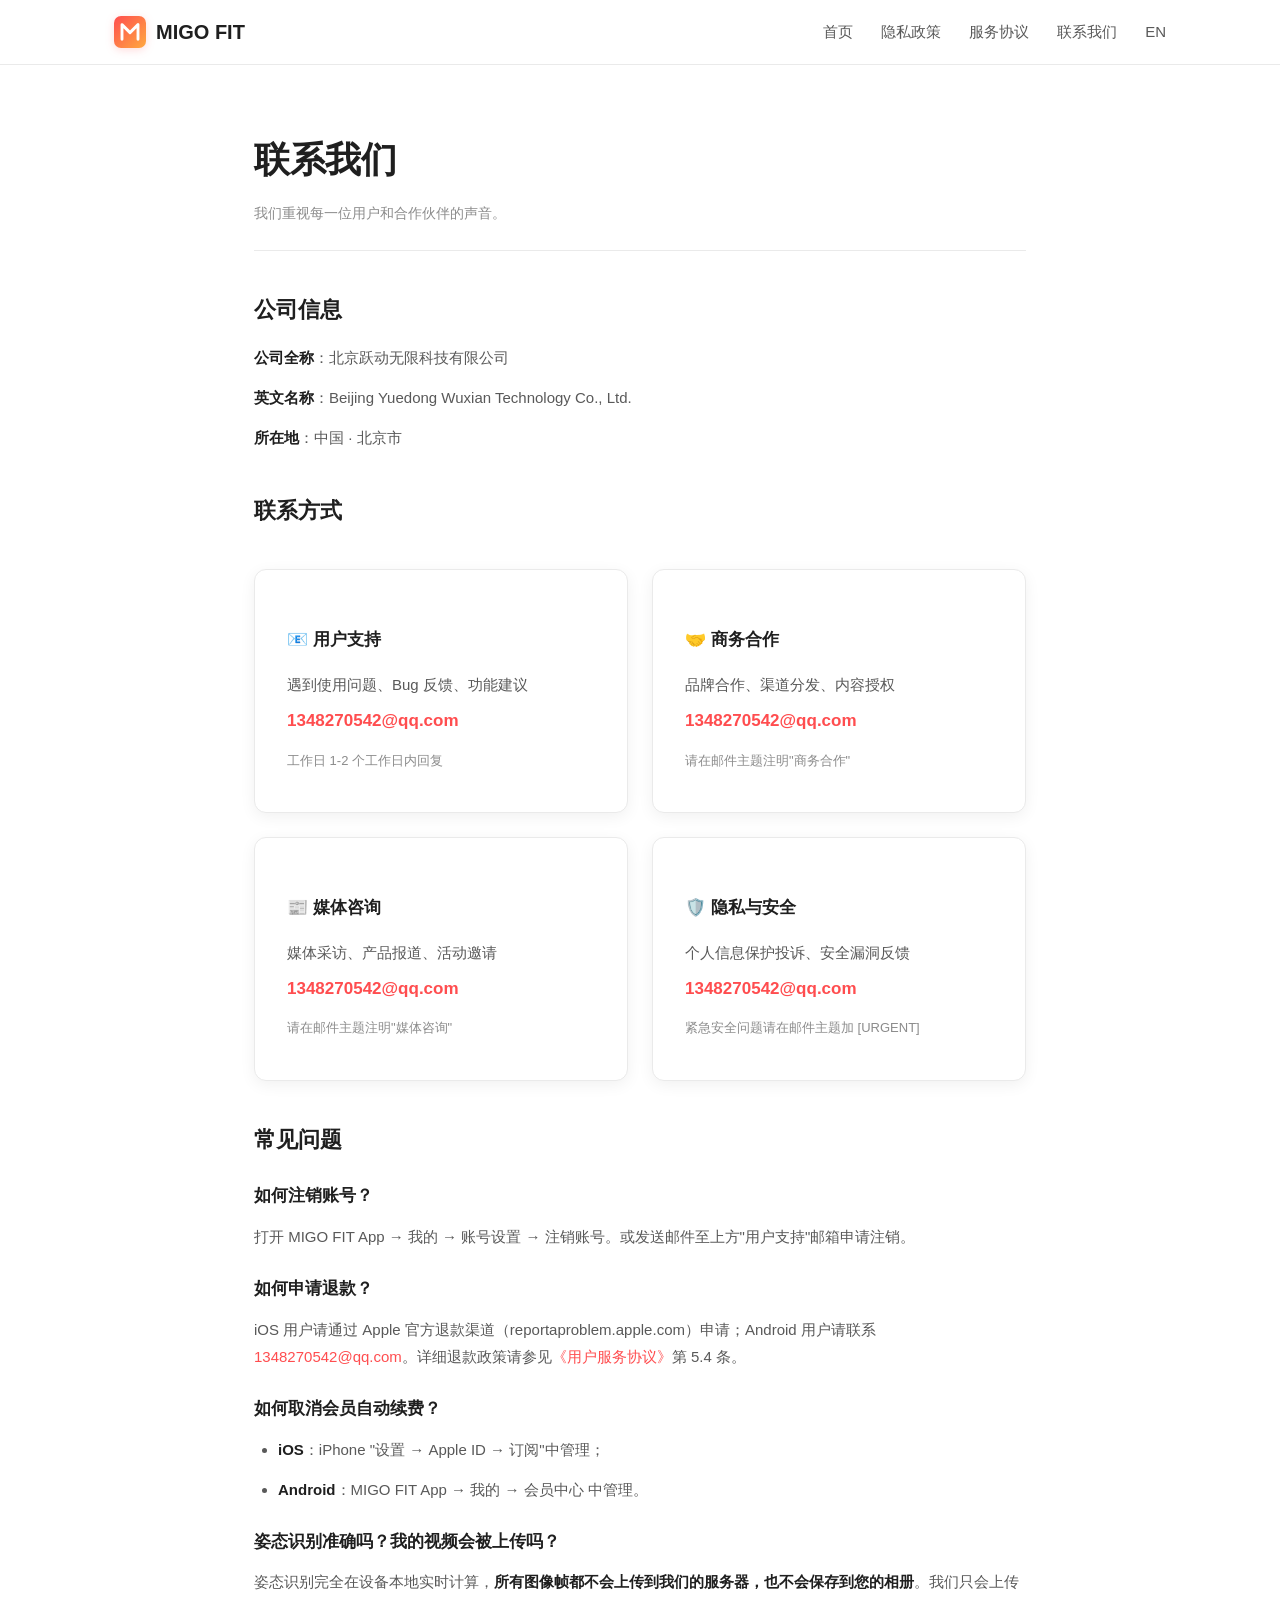
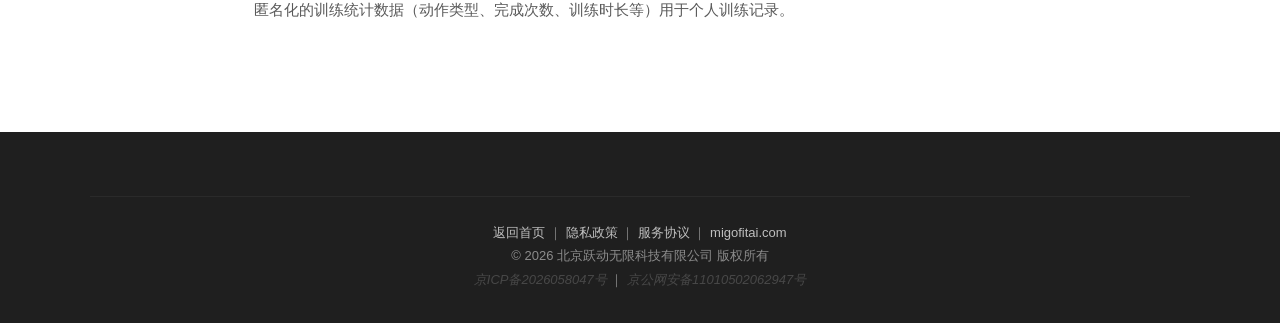
==== commit a6804766: "feat: 备案号" ====
--- a/contact.html
+++ b/contact.html
@@ -118,7 +118,7 @@
         <p><a href="index.html">返回首页</a> ｜ <a href="privacy.html">隐私政策</a> ｜ <a href="terms.html">服务协议</a> ｜ <a href="https://migofitai.com">migofitai.com</a></p>
         <p>© 2026 北京跃动无限科技有限公司 版权所有</p>
         <!-- 备案通过后：把下面 <span> 替换成对应 <a> 链接 -->
-        <p><span class="icp-placeholder">京 ICP 备 XXXXXXXX 号（备案中）</span> ｜ <span class="icp-placeholder">京公网安备 XXXXXXXXXXXX 号（备案中）</span></p>
+        <p><span class="icp-placeholder">京ICP备2026058047号</span> ｜ <span class="icp-placeholder">京公网安备11010502062947号</span></p>
       </div>
     </div>
   </footer>
